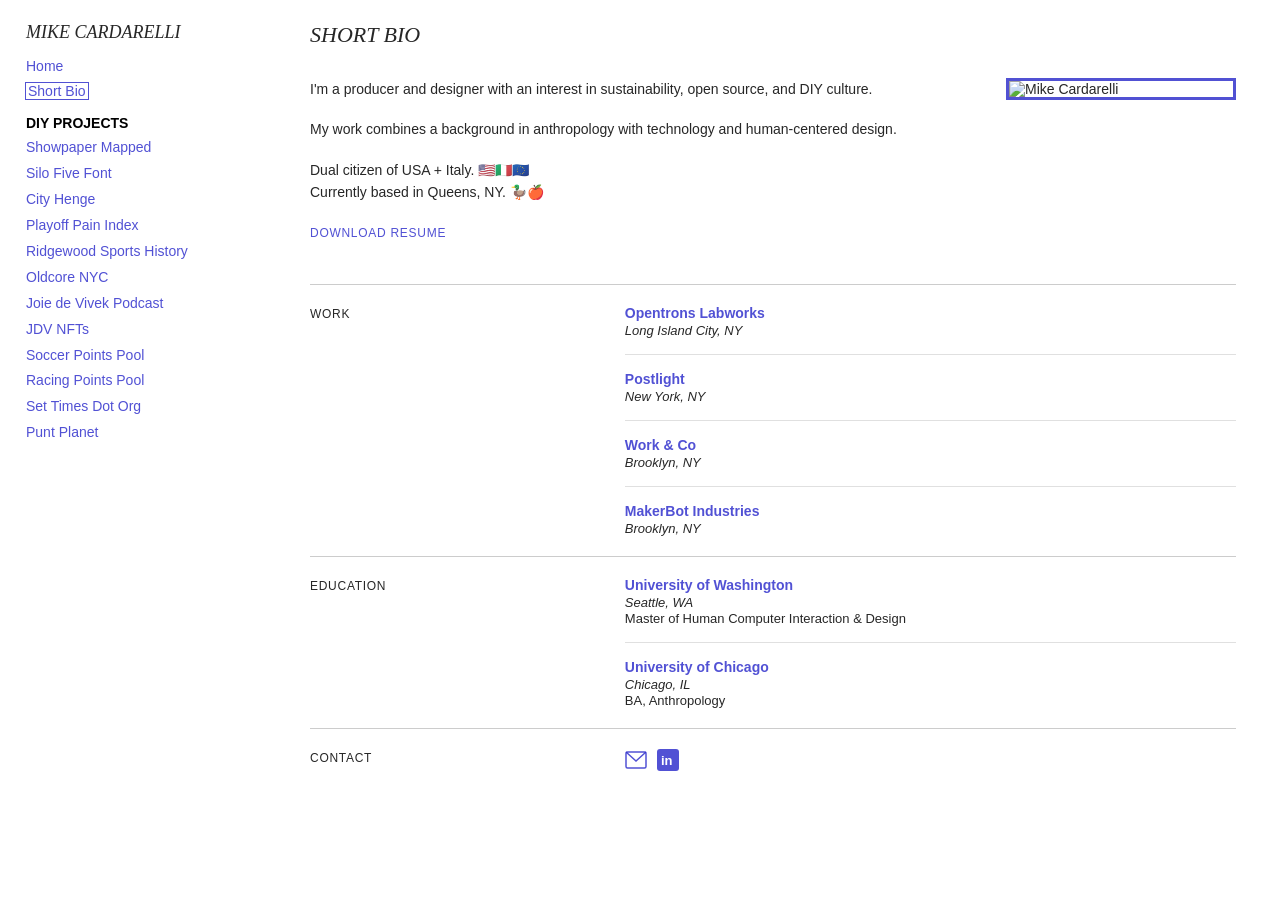
==== Short-Bio/index.html @ 576ab3fb "Add initial site build: homepage + Short Bio page - index.html with CMY drift effect on homepage ill" ====
<!DOCTYPE html>
<html lang="en">
<head>
  <meta charset="UTF-8">
  <meta name="viewport" content="width=device-width, initial-scale=1.0">
  <title>Short Bio — Mike Cardarelli</title>
  <link rel="stylesheet" href="../assets/css/style.css">
</head>
<body>

  <div class="layout">

    <nav class="nav">
      <h1 class="site-title">MIKE CARDARELLI</h1>
      <ul class="nav-links">
        <li><a href="../">Home</a></li>
        <li><a href="../Short-Bio/" class="active">Short Bio</a></li>
      </ul>
      <p class="nav-section">DIY PROJECTS</p>
      <ul class="nav-links">
        <li><a href="#">Showpaper Mapped</a></li>
        <li><a href="#">Silo Five Font</a></li>
        <li><a href="#">City Henge</a></li>
        <li><a href="#">Playoff Pain Index</a></li>
        <li><a href="#">Ridgewood Sports History</a></li>
        <li><a href="#">Oldcore NYC</a></li>
        <li><a href="#">Joie de Vivek Podcast</a></li>
        <li><a href="#">JDV NFTs</a></li>
        <li><a href="#">Soccer Points Pool</a></li>
        <li><a href="#">Racing Points Pool</a></li>
        <li><a href="#">Set Times Dot Org</a></li>
        <li><a href="#">Punt Planet</a></li>
      </ul>
    </nav>

    <main class="main-bio">

      <h2 class="bio-heading">SHORT BIO</h2>

      <div class="bio-top">
        <div class="bio-text">
          <p>I'm a producer and designer with an interest in sustainability, open source, and DIY culture.</p>
          <p>My work combines a background in anthropology with technology and human-centered design.</p>
          <p>
            Dual citizen of USA + Italy. 🇺🇸🇮🇹🇪🇺<br>
            Currently based in Queens, NY. 🦆🍎
          </p>
          <a href="#" class="bio-resume">Download Resume</a>
        </div>
        <img class="bio-photo" src="../assets/images/bio-photo.png" alt="Mike Cardarelli">
      </div>

      <table class="bio-table">
        <tbody>

          <tr>
            <td class="section-label">Work</td>
            <td class="bio-entries">
              <div class="bio-entry">
                <span class="entry-name"><a href="#">Opentrons Labworks</a></span>
                <span class="entry-location">Long Island City, NY</span>
              </div>
              <div class="bio-entry">
                <span class="entry-name"><a href="#">Postlight</a></span>
                <span class="entry-location">New York, NY</span>
              </div>
              <div class="bio-entry">
                <span class="entry-name"><a href="#">Work &amp; Co</a></span>
                <span class="entry-location">Brooklyn, NY</span>
              </div>
              <div class="bio-entry">
                <span class="entry-name"><a href="#">MakerBot Industries</a></span>
                <span class="entry-location">Brooklyn, NY</span>
              </div>
            </td>
          </tr>

          <tr>
            <td class="section-label">Education</td>
            <td class="bio-entries">
              <div class="bio-entry">
                <span class="entry-name"><a href="#">University of Washington</a></span>
                <span class="entry-location">Seattle, WA</span>
                <span class="entry-degree">Master of Human Computer Interaction &amp; Design</span>
              </div>
              <div class="bio-entry">
                <span class="entry-name"><a href="#">University of Chicago</a></span>
                <span class="entry-location">Chicago, IL</span>
                <span class="entry-degree">BA, Anthropology</span>
              </div>
            </td>
          </tr>

          <tr>
            <td class="section-label">Contact</td>
            <td class="bio-entries">
              <div class="contact-icons">
                <a href="mailto:" aria-label="Email">
                  <svg class="icon-email" viewBox="0 0 22 18" fill="none" xmlns="http://www.w3.org/2000/svg" aria-hidden="true">
                    <rect x="1" y="1" width="20" height="16" rx="1.5" stroke="currentColor" stroke-width="1.5"/>
                    <polyline points="1,1 11,10 21,1" stroke="currentColor" stroke-width="1.5" fill="none"/>
                  </svg>
                </a>
                <a href="https://www.linkedin.com/in/" target="_blank" rel="noopener" aria-label="LinkedIn">
                  <svg class="icon-linkedin" viewBox="0 0 22 22" xmlns="http://www.w3.org/2000/svg" aria-hidden="true">
                    <rect width="22" height="22" rx="3" fill="currentColor"/>
                    <text x="4" y="16" font-family="Arial, sans-serif" font-size="13" font-weight="bold" fill="white">in</text>
                  </svg>
                </a>
              </div>
            </td>
          </tr>

        </tbody>
      </table>

    </main>

  </div>

</body>
</html>
---- assets/css/style.css ----
/* =============================================================
   Reset & Base
   ============================================================= */
*, *::before, *::after { box-sizing: border-box; margin: 0; padding: 0; }

/* Font loading — add Adobe Fonts <link> tag to both HTML files, then these names resolve.
   Sans-serif: "neue-haas-grotesk-display" (Adobe Fonts)
   Serif:      "freight-text-pro"          (Adobe Fonts) */

:root {
  --font-sans:  "neue-haas-grotesk-display", -apple-system, BlinkMacSystemFont, 'Helvetica Neue', Arial, sans-serif;
  --font-serif: "freight-text-pro", Georgia, 'Times New Roman', serif;
  --color-black: rgba(0, 0, 0, 0.85);
  --color-blue:  rgba(51, 51, 204, 0.85);
}

html, body {
  height: 100%;
  font-family: var(--font-sans);
  font-size: 14px;
  background: #fff;
  color: var(--color-black);
}

a {
  color: var(--color-blue);
  text-decoration: none;
}
a:hover { text-decoration: underline; }

/* =============================================================
   Layout — two-column with independent scroll
   ============================================================= */
.layout {
  display: flex;
  height: 100vh;
  overflow: hidden;
}

/* =============================================================
   Nav
   ============================================================= */
.nav {
  width: 270px;
  flex-shrink: 0;
  padding: 22px 20px 30px 26px;
  overflow-y: auto;
  height: 100vh;
}

.site-title {
  font-family: var(--font-serif);
  font-style: italic;
  font-size: 18px;
  font-weight: normal;
  color: var(--color-black);
  margin-bottom: 10px;
  line-height: 1.2;
}

.nav-links {
  list-style: none;
  margin-bottom: 10px;
}

.nav-links li { line-height: 1.85; }

.nav-section {
  font-weight: bold;
  font-size: 14px;
  color: #000;
  margin-bottom: 4px;
  margin-top: 2px;
}

.nav-links a.active {
  outline: 1px solid var(--color-blue);
  padding: 0 2px;
}

/* =============================================================
   Homepage — image panel
   ============================================================= */
.main-home {
  flex: 1;
  height: 100vh;
  position: relative;
  display: flex;
  align-items: center;
  justify-content: center;
  overflow: hidden;
}

/* =============================================================
   CMY Effect
   ============================================================= */
.svg-filters {
  position: absolute;
  width: 0;
  height: 0;
  overflow: hidden;
  pointer-events: none;
}

.cmy-wrapper {
  position: relative;
  width: min(78vh, 90%);
  aspect-ratio: 1 / 1;
  cursor: crosshair;
}

.cmy-layer {
  position: absolute;
  inset: 0;
  width: 100%;
  height: 100%;
  object-fit: contain;
  mix-blend-mode: multiply;
  user-select: none;
  pointer-events: none;
}

.layer-cyan    { filter: url(#to-cyan); }
.layer-magenta { filter: url(#to-magenta); }
.layer-yellow  { filter: url(#to-yellow); }

/* =============================================================
   Bio page — scrollable content panel
   ============================================================= */
.main-bio {
  flex: 1;
  height: 100vh;
  overflow-y: auto;
  padding: 22px 44px 60px 40px;
}

.bio-heading {
  font-family: var(--font-serif);
  font-style: italic;
  font-size: 22px;
  font-weight: normal;
  margin-bottom: 30px;
}

/* Bio intro: text left, photo right */
.bio-top {
  display: flex;
  gap: 36px;
  align-items: flex-start;
  margin-bottom: 44px;
}

.bio-text {
  flex: 1;
  min-width: 0;
}

.bio-text p {
  line-height: 1.6;
  margin-bottom: 18px;
}

.bio-resume {
  display: inline-block;
  font-size: 12px;
  letter-spacing: 0.06em;
  text-transform: uppercase;
  color: var(--color-blue);
  margin-top: 4px;
}

.bio-photo {
  width: 230px;
  flex-shrink: 0;
  display: block;
  border: 3px solid var(--color-blue);
}

/* =============================================================
   Bio table — WORK / EDUCATION / CONTACT rows
   ============================================================= */
.bio-table {
  width: 100%;
  border-collapse: collapse;
}

.bio-table tr { border-top: 1px solid #ccc; }

.bio-table td {
  padding: 20px 0;
  vertical-align: top;
}

.bio-table .section-label {
  width: 34%;
  font-size: 12px;
  letter-spacing: 0.06em;
  text-transform: uppercase;
  color: var(--color-black);
  padding-right: 24px;
  padding-top: 22px;
}

.bio-entries { width: 66%; }

.bio-entry {
  padding-bottom: 16px;
  margin-bottom: 16px;
  border-bottom: 1px solid #e0e0e0;
}
.bio-entry:last-child {
  border-bottom: none;
  margin-bottom: 0;
  padding-bottom: 0;
}

.entry-name {
  display: block;
  font-weight: bold;
  color: var(--color-blue);
  margin-bottom: 2px;
}

.entry-name a {
  font-weight: bold;
  color: var(--color-blue);
}

.entry-location {
  display: block;
  font-style: italic;
  font-size: 13px;
}

.entry-degree {
  display: block;
  font-size: 13px;
  margin-top: 1px;
}

/* Contact icons */
.contact-icons {
  display: flex;
  gap: 10px;
  align-items: center;
}

.contact-icons a {
  display: inline-flex;
  align-items: center;
  justify-content: center;
  color: var(--color-blue);
}

.contact-icons a:hover { opacity: 0.75; text-decoration: none; }

.icon-email,
.icon-linkedin {
  width: 22px;
  height: 18px;
}

.icon-linkedin {
  width: 22px;
  height: 22px;
}

/* =============================================================
   Responsive
   ============================================================= */
@media (max-width: 768px) {
  html, body { height: auto; }

  .layout {
    flex-direction: column;
    height: auto;
    overflow: visible;
  }

  .nav {
    width: 100%;
    height: auto;
    overflow: visible;
    padding: 18px 20px;
    border-bottom: 1px solid #e8e8e8;
  }

  .main-home {
    height: auto;
    overflow: visible;
    padding: 24px 16px;
    min-height: 80vw;
  }

  .cmy-wrapper {
    width: min(90vw, 90%);
  }

  .main-bio {
    height: auto;
    overflow: visible;
    padding: 20px 18px 40px;
  }

  .bio-top {
    flex-direction: column;
  }

  .bio-photo {
    width: 100%;
    max-width: 280px;
  }

  .bio-table .section-label {
    width: 28%;
    padding-right: 12px;
  }
}
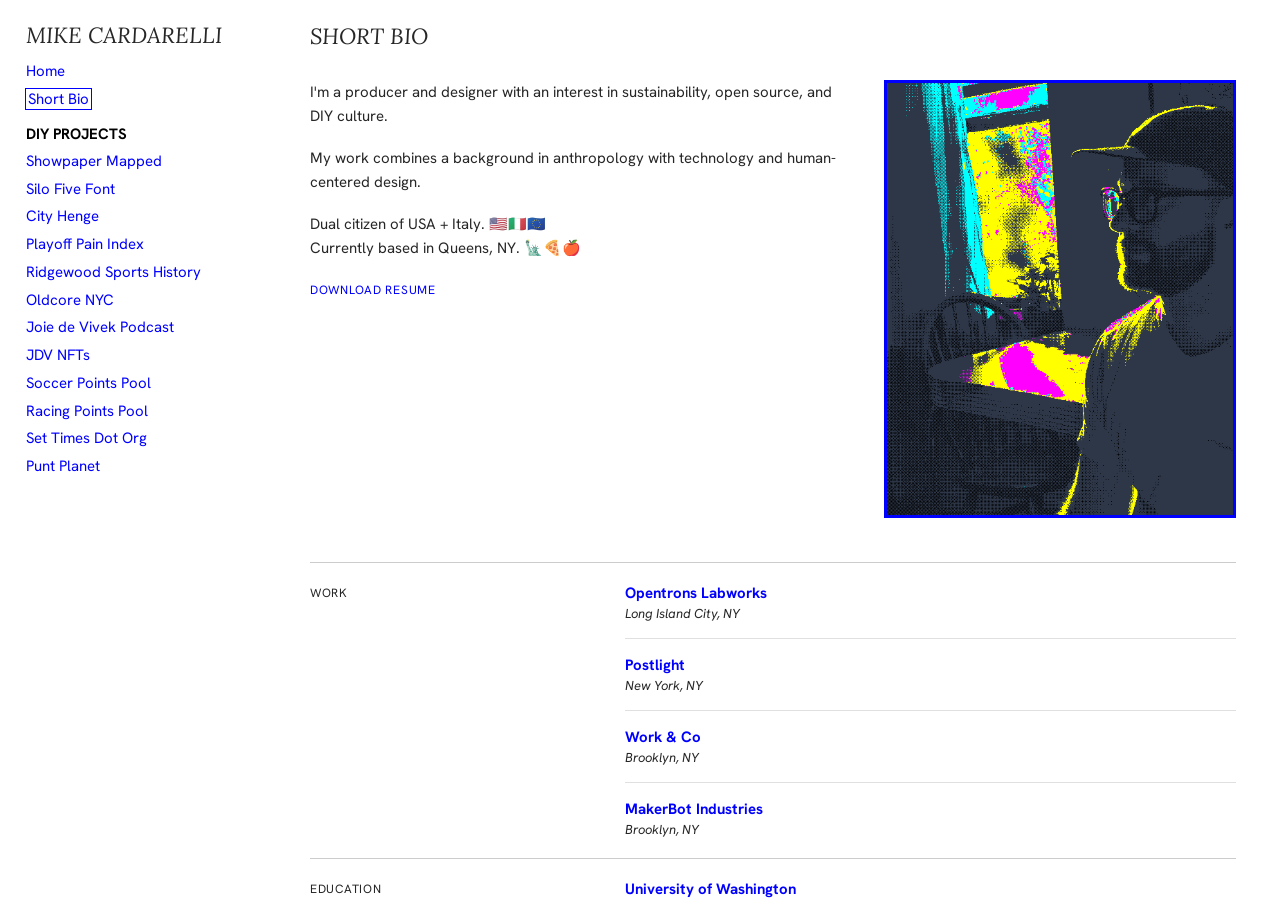
==== commit 3c269483: "Initial site" ====
--- a/Short-Bio/index.html
+++ b/Short-Bio/index.html
@@ -4,6 +4,9 @@
   <meta charset="UTF-8">
   <meta name="viewport" content="width=device-width, initial-scale=1.0">
   <title>Short Bio — Mike Cardarelli</title>
+  <link rel="preconnect" href="https://fonts.googleapis.com">
+  <link rel="preconnect" href="https://fonts.gstatic.com" crossorigin>
+  <link href="https://fonts.googleapis.com/css2?family=Hanken+Grotesk:wght@400;700&family=Lora:ital,wght@1,400&display=swap" rel="stylesheet">
   <link rel="stylesheet" href="../assets/css/style.css">
 </head>
 <body>
@@ -18,18 +21,18 @@
       </ul>
       <p class="nav-section">DIY PROJECTS</p>
       <ul class="nav-links">
-        <li><a href="#">Showpaper Mapped</a></li>
-        <li><a href="#">Silo Five Font</a></li>
-        <li><a href="#">City Henge</a></li>
-        <li><a href="#">Playoff Pain Index</a></li>
-        <li><a href="#">Ridgewood Sports History</a></li>
-        <li><a href="#">Oldcore NYC</a></li>
-        <li><a href="#">Joie de Vivek Podcast</a></li>
-        <li><a href="#">JDV NFTs</a></li>
-        <li><a href="#">Soccer Points Pool</a></li>
-        <li><a href="#">Racing Points Pool</a></li>
-        <li><a href="#">Set Times Dot Org</a></li>
-        <li><a href="#">Punt Planet</a></li>
+        <li><a href="https://mikecardarelli.github.io/showpaper-mapped/" target="_blank" rel="noopener">Showpaper Mapped</a></li>
+        <li><a href="https://mikecardarelli.github.io/silo-five-font/" target="_blank" rel="noopener">Silo Five Font</a></li>
+        <li><a href="https://mikecardarelli.github.io/city-henge/" target="_blank" rel="noopener">City Henge</a></li>
+        <li><a href="https://mikecardarelli.github.io/playoff-pain-index/" target="_blank" rel="noopener">Playoff Pain Index</a></li>
+        <li><a href="https://mikecardarelli.github.io/ridgewood-queens-sports-history/" target="_blank" rel="noopener">Ridgewood Sports History</a></li>
+        <li><a href="https://oldcore.nyc/" target="_blank" rel="noopener">Oldcore NYC</a></li>
+        <li><a href="https://joiedevivek.neocities.org/" target="_blank" rel="noopener">Joie de Vivek Podcast</a></li>
+        <li><a href="https://objkt.com/collections/KT1Ax4tbMp3CQshZi4TuvFRHLHxa1Sot53MJ" target="_blank" rel="noopener">JDV NFTs</a></li>
+        <li><a href="https://pointspool.soccer/" target="_blank" rel="noopener">Soccer Points Pool</a></li>
+        <li><a href="https://mikecardarelli.github.io/racing-points-pool/" target="_blank" rel="noopener">Racing Points Pool</a></li>
+        <li><a href="https://settimes.org/" target="_blank" rel="noopener">Set Times Dot Org</a></li>
+        <li><a href="https://puntplanet.tumblr.com/" target="_blank" rel="noopener">Punt Planet</a></li>
       </ul>
     </nav>
 
@@ -43,9 +46,9 @@
           <p>My work combines a background in anthropology with technology and human-centered design.</p>
           <p>
             Dual citizen of USA + Italy. 🇺🇸🇮🇹🇪🇺<br>
-            Currently based in Queens, NY. 🦆🍎
+            Currently based in Queens, NY. 🗽🍕🍎
           </p>
-          <a href="#" class="bio-resume">Download Resume</a>
+          <a href="../Mike_Cardarelli_resume_2026.pdf" class="bio-resume" target="_blank" rel="noopener">Download Resume</a>
         </div>
         <img class="bio-photo" src="../assets/images/bio-photo.png" alt="Mike Cardarelli">
       </div>
@@ -57,19 +60,19 @@
             <td class="section-label">Work</td>
             <td class="bio-entries">
               <div class="bio-entry">
-                <span class="entry-name"><a href="#">Opentrons Labworks</a></span>
+                <span class="entry-name"><a href="https://opentrons.com/" target="_blank" rel="noopener">Opentrons Labworks</a></span>
                 <span class="entry-location">Long Island City, NY</span>
               </div>
               <div class="bio-entry">
-                <span class="entry-name"><a href="#">Postlight</a></span>
+                <span class="entry-name"><a href="https://us.nttdata.com/en/news/press-release/2022/june/ntt-data-successfully-closes-acquisition-of-postlight" target="_blank" rel="noopener">Postlight</a></span>
                 <span class="entry-location">New York, NY</span>
               </div>
               <div class="bio-entry">
-                <span class="entry-name"><a href="#">Work &amp; Co</a></span>
+                <span class="entry-name"><a href="https://work.co/" target="_blank" rel="noopener">Work &amp; Co</a></span>
                 <span class="entry-location">Brooklyn, NY</span>
               </div>
               <div class="bio-entry">
-                <span class="entry-name"><a href="#">MakerBot Industries</a></span>
+                <span class="entry-name"><a href="https://www.makerbot.com/" target="_blank" rel="noopener">MakerBot Industries</a></span>
                 <span class="entry-location">Brooklyn, NY</span>
               </div>
             </td>
@@ -79,12 +82,12 @@
             <td class="section-label">Education</td>
             <td class="bio-entries">
               <div class="bio-entry">
-                <span class="entry-name"><a href="#">University of Washington</a></span>
+                <span class="entry-name"><a href="https://mhcid.washington.edu/" target="_blank" rel="noopener">University of Washington</a></span>
                 <span class="entry-location">Seattle, WA</span>
                 <span class="entry-degree">Master of Human Computer Interaction &amp; Design</span>
               </div>
               <div class="bio-entry">
-                <span class="entry-name"><a href="#">University of Chicago</a></span>
+                <span class="entry-name"><a href="https://college.uchicago.edu/" target="_blank" rel="noopener">University of Chicago</a></span>
                 <span class="entry-location">Chicago, IL</span>
                 <span class="entry-degree">BA, Anthropology</span>
               </div>
@@ -95,16 +98,21 @@
             <td class="section-label">Contact</td>
             <td class="bio-entries">
               <div class="contact-icons">
-                <a href="mailto:" aria-label="Email">
+                <a href="mailto:michael.d.cardarelli@gmail.com" aria-label="Email">
                   <svg class="icon-email" viewBox="0 0 22 18" fill="none" xmlns="http://www.w3.org/2000/svg" aria-hidden="true">
                     <rect x="1" y="1" width="20" height="16" rx="1.5" stroke="currentColor" stroke-width="1.5"/>
                     <polyline points="1,1 11,10 21,1" stroke="currentColor" stroke-width="1.5" fill="none"/>
                   </svg>
                 </a>
-                <a href="https://www.linkedin.com/in/" target="_blank" rel="noopener" aria-label="LinkedIn">
+                <a href="https://www.linkedin.com/in/mcardarelli" target="_blank" rel="noopener" aria-label="LinkedIn">
                   <svg class="icon-linkedin" viewBox="0 0 22 22" xmlns="http://www.w3.org/2000/svg" aria-hidden="true">
                     <rect width="22" height="22" rx="3" fill="currentColor"/>
                     <text x="4" y="16" font-family="Arial, sans-serif" font-size="13" font-weight="bold" fill="white">in</text>
+                  </svg>
+                </a>
+                <a href="https://github.com/mikecardarelli" target="_blank" rel="noopener" aria-label="GitHub">
+                  <svg class="icon-github" viewBox="0 0 24 24" xmlns="http://www.w3.org/2000/svg" aria-hidden="true">
+                    <path fill="currentColor" d="M12 .297c-6.63 0-12 5.373-12 12 0 5.303 3.438 9.8 8.205 11.385.6.113.82-.258.82-.577 0-.285-.01-1.04-.015-2.04-3.338.724-4.042-1.61-4.042-1.61C4.422 18.07 3.633 17.7 3.633 17.7c-1.087-.744.084-.729.084-.729 1.205.084 1.838 1.236 1.838 1.236 1.07 1.835 2.809 1.305 3.495.998.108-.776.417-1.305.76-1.605-2.665-.3-5.466-1.332-5.466-5.93 0-1.31.465-2.38 1.235-3.22-.135-.303-.54-1.523.105-3.176 0 0 1.005-.322 3.3 1.23.96-.267 1.98-.399 3-.405 1.02.006 2.04.138 3 .405 2.28-1.552 3.285-1.23 3.285-1.23.645 1.653.24 2.873.12 3.176.765.84 1.23 1.91 1.23 3.22 0 4.61-2.805 5.625-5.475 5.92.42.36.81 1.096.81 2.22 0 1.606-.015 2.896-.015 3.286 0 .315.21.69.825.57C20.565 22.092 24 17.592 24 12.297c0-6.627-5.373-12-12-12"/>
                   </svg>
                 </a>
               </div>
--- a/assets/css/style.css
+++ b/assets/css/style.css
@@ -3,21 +3,17 @@
    ============================================================= */
 *, *::before, *::after { box-sizing: border-box; margin: 0; padding: 0; }
 
-/* Font loading — add Adobe Fonts <link> tag to both HTML files, then these names resolve.
-   Sans-serif: "neue-haas-grotesk-display" (Adobe Fonts)
-   Serif:      "freight-text-pro"          (Adobe Fonts) */
-
 :root {
-  --font-sans:  "neue-haas-grotesk-display", -apple-system, BlinkMacSystemFont, 'Helvetica Neue', Arial, sans-serif;
-  --font-serif: "freight-text-pro", Georgia, 'Times New Roman', serif;
+  --font-sans:  "Hanken Grotesk", -apple-system, BlinkMacSystemFont, 'Helvetica Neue', Arial, sans-serif;
+  --font-serif: "Lora", Georgia, 'Times New Roman', serif;
   --color-black: rgba(0, 0, 0, 0.85);
-  --color-blue:  rgba(51, 51, 204, 0.85);
+  --color-blue:  rgb(0, 0, 255);
 }
 
 html, body {
   height: 100%;
   font-family: var(--font-sans);
-  font-size: 14px;
+  font-size: 15px;
   background: #fff;
   color: var(--color-black);
 }
@@ -51,7 +47,7 @@
 .site-title {
   font-family: var(--font-serif);
   font-style: italic;
-  font-size: 18px;
+  font-size: 22px;
   font-weight: normal;
   color: var(--color-black);
   margin-bottom: 10px;
@@ -67,7 +63,8 @@
 
 .nav-section {
   font-weight: bold;
-  font-size: 14px;
+  font-style: normal;
+  font-size: 15px;
   color: #000;
   margin-bottom: 4px;
   margin-top: 2px;
@@ -106,6 +103,7 @@
   position: relative;
   width: min(78vh, 90%);
   aspect-ratio: 1 / 1;
+  overflow: hidden;
   cursor: crosshair;
 }
 
@@ -170,7 +168,7 @@
 }
 
 .bio-photo {
-  width: 230px;
+  width: clamp(260px, 38%, 420px);
   flex-shrink: 0;
   display: block;
   border: 3px solid var(--color-blue);
@@ -260,7 +258,8 @@
   height: 18px;
 }
 
-.icon-linkedin {
+.icon-linkedin,
+.icon-github {
   width: 22px;
   height: 22px;
 }
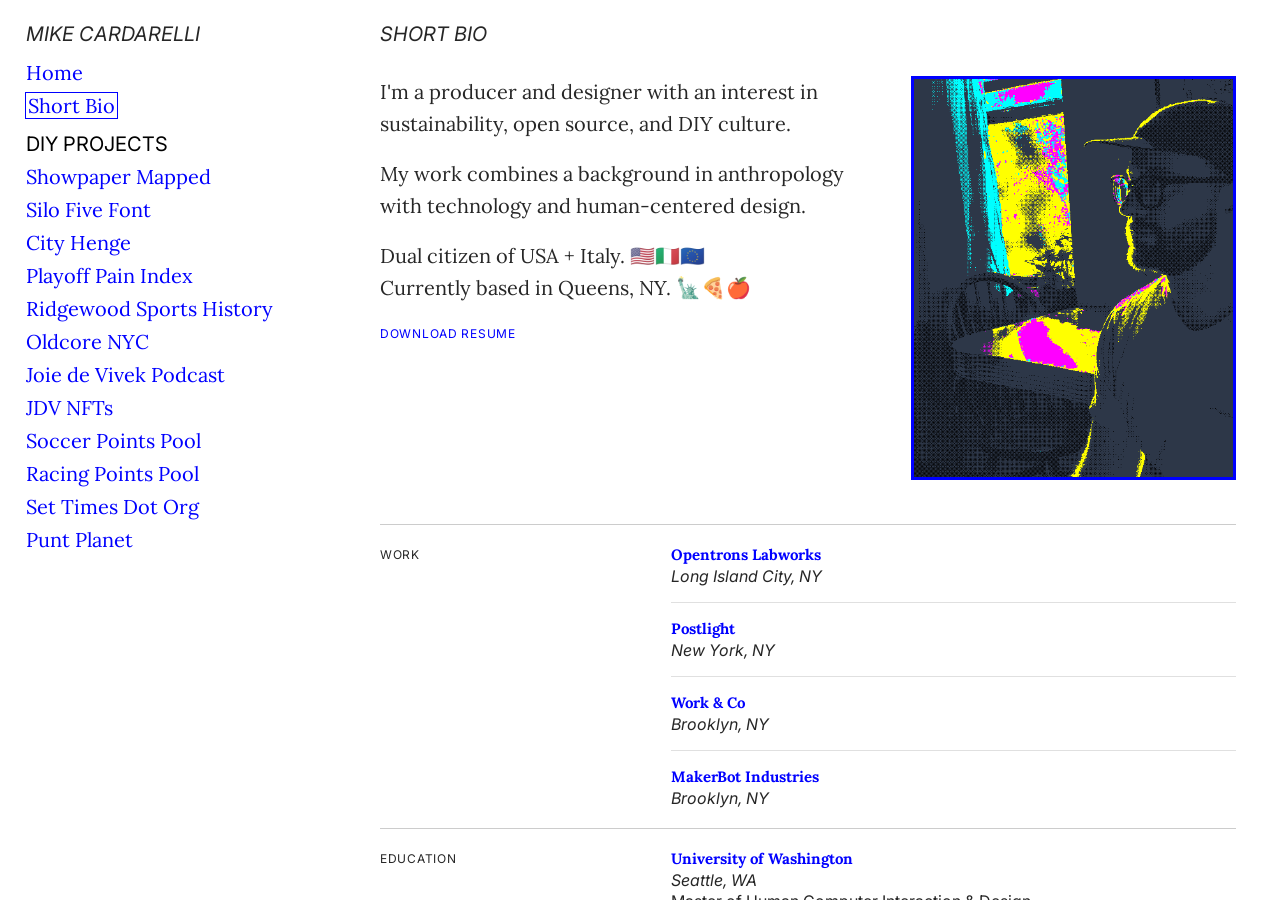
==== commit cdba4e72: "Updating font sizes" ====
--- a/Short-Bio/index.html
+++ b/Short-Bio/index.html
@@ -6,7 +6,7 @@
   <title>Short Bio — Mike Cardarelli</title>
   <link rel="preconnect" href="https://fonts.googleapis.com">
   <link rel="preconnect" href="https://fonts.gstatic.com" crossorigin>
-  <link href="https://fonts.googleapis.com/css2?family=Hanken+Grotesk:wght@400;700&family=Lora:ital,wght@1,400&display=swap" rel="stylesheet">
+  <link href="https://fonts.googleapis.com/css2?family=Inter:ital,wght@0,400;0,700;1,400&family=Lora:ital,wght@0,400;1,400&display=swap" rel="stylesheet">
   <link rel="stylesheet" href="../assets/css/style.css">
 </head>
 <body>
--- a/assets/css/style.css
+++ b/assets/css/style.css
@@ -4,7 +4,7 @@
 *, *::before, *::after { box-sizing: border-box; margin: 0; padding: 0; }
 
 :root {
-  --font-sans:  "Hanken Grotesk", -apple-system, BlinkMacSystemFont, 'Helvetica Neue', Arial, sans-serif;
+  --font-sans:  "Inter", -apple-system, BlinkMacSystemFont, 'Helvetica Neue', Arial, sans-serif;
   --font-serif: "Lora", Georgia, 'Times New Roman', serif;
   --color-black: rgba(0, 0, 0, 0.85);
   --color-blue:  rgb(0, 0, 255);
@@ -37,7 +37,7 @@
    Nav
    ============================================================= */
 .nav {
-  width: 270px;
+  width: 340px;
   flex-shrink: 0;
   padding: 22px 20px 30px 26px;
   overflow-y: auto;
@@ -45,9 +45,9 @@
 }
 
 .site-title {
-  font-family: var(--font-serif);
+  font-family: var(--font-sans);
   font-style: italic;
-  font-size: 22px;
+  font-size: 20px;
   font-weight: normal;
   color: var(--color-black);
   margin-bottom: 10px;
@@ -57,14 +57,17 @@
 .nav-links {
   list-style: none;
   margin-bottom: 10px;
-}
-
-.nav-links li { line-height: 1.85; }
+  font-family: var(--font-serif);
+  font-size: 20px;
+}
+
+.nav-links li { line-height: 1.65; }
 
 .nav-section {
-  font-weight: bold;
+  font-family: var(--font-sans);
+  font-weight: normal;
   font-style: normal;
-  font-size: 15px;
+  font-size: 20px;
   color: #000;
   margin-bottom: 4px;
   margin-top: 2px;
@@ -133,9 +136,9 @@
 }
 
 .bio-heading {
-  font-family: var(--font-serif);
+  font-family: var(--font-sans);
   font-style: italic;
-  font-size: 22px;
+  font-size: 20px;
   font-weight: normal;
   margin-bottom: 30px;
 }
@@ -154,12 +157,15 @@
 }
 
 .bio-text p {
+  font-family: var(--font-serif);
+  font-size: 20px;
   line-height: 1.6;
   margin-bottom: 18px;
 }
 
 .bio-resume {
   display: inline-block;
+  font-family: var(--font-sans);
   font-size: 12px;
   letter-spacing: 0.06em;
   text-transform: uppercase;
@@ -214,12 +220,14 @@
 
 .entry-name {
   display: block;
+  font-family: var(--font-serif);
   font-weight: bold;
   color: var(--color-blue);
   margin-bottom: 2px;
 }
 
 .entry-name a {
+  font-family: var(--font-serif);
   font-weight: bold;
   color: var(--color-blue);
 }
@@ -227,12 +235,12 @@
 .entry-location {
   display: block;
   font-style: italic;
-  font-size: 13px;
+  font-size: 16px;
 }
 
 .entry-degree {
   display: block;
-  font-size: 13px;
+  font-size: 16px;
   margin-top: 1px;
 }
 
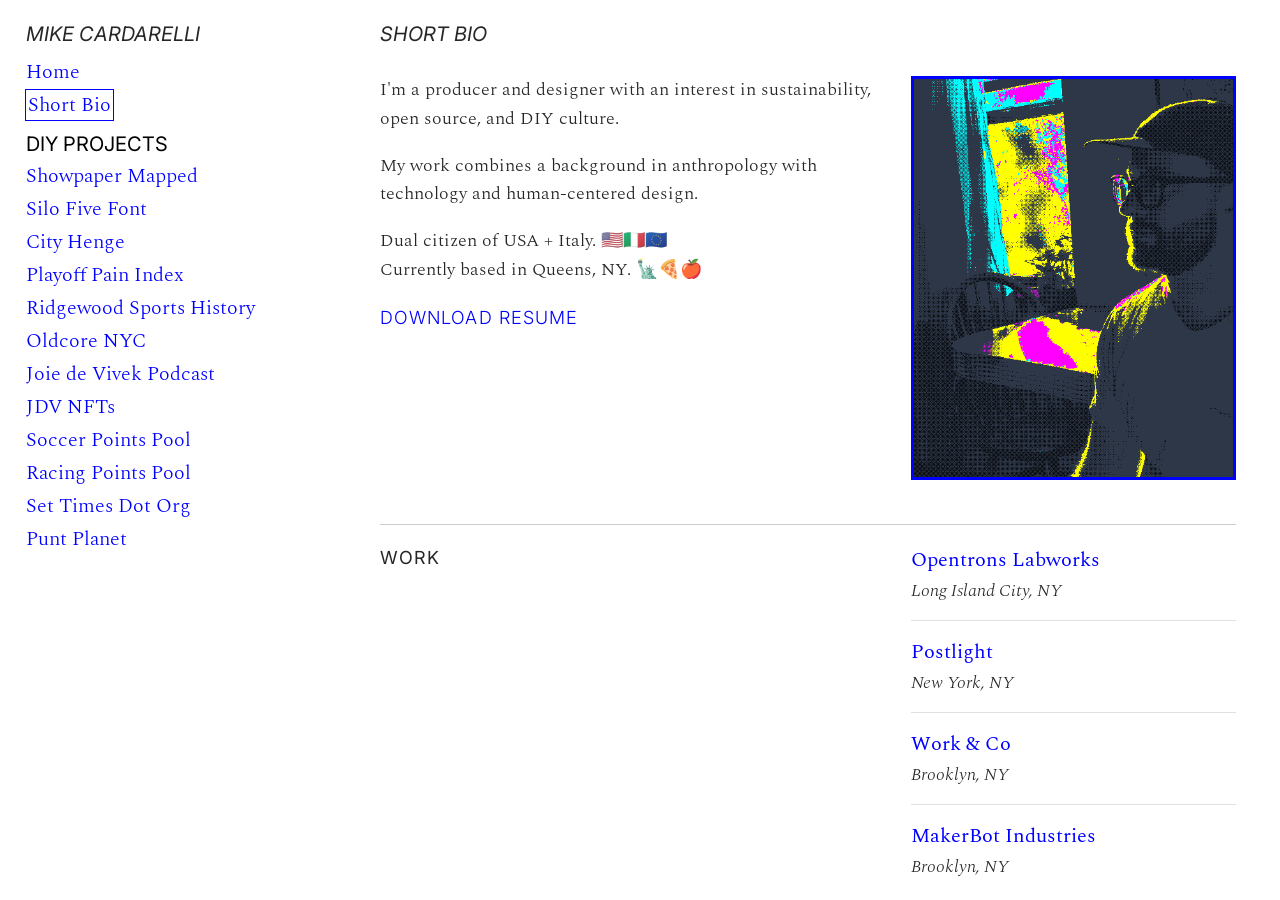
==== commit a94d6f0b: "Polish homepage CMY effect and Short Bio typography - CMY effect: static magenta base layer, cyan+ye" ====
--- a/Short-Bio/index.html
+++ b/Short-Bio/index.html
@@ -6,7 +6,7 @@
   <title>Short Bio — Mike Cardarelli</title>
   <link rel="preconnect" href="https://fonts.googleapis.com">
   <link rel="preconnect" href="https://fonts.gstatic.com" crossorigin>
-  <link href="https://fonts.googleapis.com/css2?family=Inter:ital,wght@0,400;0,700;1,400&family=Lora:ital,wght@0,400;1,400&display=swap" rel="stylesheet">
+  <link href="https://fonts.googleapis.com/css2?family=Inter:ital,wght@0,300;0,400;0,700;1,300;1,400&family=Spectral:ital,wght@0,300;0,400;0,700;1,300;1,400;1,700&display=swap" rel="stylesheet">
   <link rel="stylesheet" href="../assets/css/style.css">
 </head>
 <body>
@@ -53,74 +53,72 @@
         <img class="bio-photo" src="../assets/images/bio-photo.png" alt="Mike Cardarelli">
       </div>
 
-      <table class="bio-table">
-        <tbody>
+      <div class="bio-table">
 
-          <tr>
-            <td class="section-label">Work</td>
-            <td class="bio-entries">
-              <div class="bio-entry">
-                <span class="entry-name"><a href="https://opentrons.com/" target="_blank" rel="noopener">Opentrons Labworks</a></span>
-                <span class="entry-location">Long Island City, NY</span>
-              </div>
-              <div class="bio-entry">
-                <span class="entry-name"><a href="https://us.nttdata.com/en/news/press-release/2022/june/ntt-data-successfully-closes-acquisition-of-postlight" target="_blank" rel="noopener">Postlight</a></span>
-                <span class="entry-location">New York, NY</span>
-              </div>
-              <div class="bio-entry">
-                <span class="entry-name"><a href="https://work.co/" target="_blank" rel="noopener">Work &amp; Co</a></span>
-                <span class="entry-location">Brooklyn, NY</span>
-              </div>
-              <div class="bio-entry">
-                <span class="entry-name"><a href="https://www.makerbot.com/" target="_blank" rel="noopener">MakerBot Industries</a></span>
-                <span class="entry-location">Brooklyn, NY</span>
-              </div>
-            </td>
-          </tr>
+        <div class="bio-row">
+          <div class="section-label">Work</div>
+          <div class="bio-entries">
+            <div class="bio-entry">
+              <span class="entry-name"><a href="https://opentrons.com/" target="_blank" rel="noopener">Opentrons Labworks</a></span>
+              <span class="entry-location">Long Island City, NY</span>
+            </div>
+            <div class="bio-entry">
+              <span class="entry-name"><a href="https://us.nttdata.com/en/news/press-release/2022/june/ntt-data-successfully-closes-acquisition-of-postlight" target="_blank" rel="noopener">Postlight</a></span>
+              <span class="entry-location">New York, NY</span>
+            </div>
+            <div class="bio-entry">
+              <span class="entry-name"><a href="https://work.co/" target="_blank" rel="noopener">Work &amp; Co</a></span>
+              <span class="entry-location">Brooklyn, NY</span>
+            </div>
+            <div class="bio-entry">
+              <span class="entry-name"><a href="https://www.makerbot.com/" target="_blank" rel="noopener">MakerBot Industries</a></span>
+              <span class="entry-location">Brooklyn, NY</span>
+            </div>
+          </div>
+        </div>
 
-          <tr>
-            <td class="section-label">Education</td>
-            <td class="bio-entries">
-              <div class="bio-entry">
-                <span class="entry-name"><a href="https://mhcid.washington.edu/" target="_blank" rel="noopener">University of Washington</a></span>
-                <span class="entry-location">Seattle, WA</span>
-                <span class="entry-degree">Master of Human Computer Interaction &amp; Design</span>
-              </div>
-              <div class="bio-entry">
-                <span class="entry-name"><a href="https://college.uchicago.edu/" target="_blank" rel="noopener">University of Chicago</a></span>
-                <span class="entry-location">Chicago, IL</span>
-                <span class="entry-degree">BA, Anthropology</span>
-              </div>
-            </td>
-          </tr>
+        <div class="bio-row">
+          <div class="section-label">Education</div>
+          <div class="bio-entries">
+            <div class="bio-entry">
+              <span class="entry-name"><a href="https://mhcid.washington.edu/" target="_blank" rel="noopener">University of Washington</a></span>
+              <span class="entry-location">Seattle, WA</span>
+              <span class="entry-degree">Master of Human Computer Interaction &amp; Design</span>
+            </div>
+            <div class="bio-entry">
+              <span class="entry-name"><a href="https://college.uchicago.edu/" target="_blank" rel="noopener">University of Chicago</a></span>
+              <span class="entry-location">Chicago, IL</span>
+              <span class="entry-degree">BA, Anthropology</span>
+            </div>
+          </div>
+        </div>
 
-          <tr>
-            <td class="section-label">Contact</td>
-            <td class="bio-entries">
-              <div class="contact-icons">
-                <a href="mailto:michael.d.cardarelli@gmail.com" aria-label="Email">
-                  <svg class="icon-email" viewBox="0 0 22 18" fill="none" xmlns="http://www.w3.org/2000/svg" aria-hidden="true">
-                    <rect x="1" y="1" width="20" height="16" rx="1.5" stroke="currentColor" stroke-width="1.5"/>
-                    <polyline points="1,1 11,10 21,1" stroke="currentColor" stroke-width="1.5" fill="none"/>
-                  </svg>
-                </a>
-                <a href="https://www.linkedin.com/in/mcardarelli" target="_blank" rel="noopener" aria-label="LinkedIn">
-                  <svg class="icon-linkedin" viewBox="0 0 22 22" xmlns="http://www.w3.org/2000/svg" aria-hidden="true">
-                    <rect width="22" height="22" rx="3" fill="currentColor"/>
-                    <text x="4" y="16" font-family="Arial, sans-serif" font-size="13" font-weight="bold" fill="white">in</text>
-                  </svg>
-                </a>
-                <a href="https://github.com/mikecardarelli" target="_blank" rel="noopener" aria-label="GitHub">
-                  <svg class="icon-github" viewBox="0 0 24 24" xmlns="http://www.w3.org/2000/svg" aria-hidden="true">
-                    <path fill="currentColor" d="M12 .297c-6.63 0-12 5.373-12 12 0 5.303 3.438 9.8 8.205 11.385.6.113.82-.258.82-.577 0-.285-.01-1.04-.015-2.04-3.338.724-4.042-1.61-4.042-1.61C4.422 18.07 3.633 17.7 3.633 17.7c-1.087-.744.084-.729.084-.729 1.205.084 1.838 1.236 1.838 1.236 1.07 1.835 2.809 1.305 3.495.998.108-.776.417-1.305.76-1.605-2.665-.3-5.466-1.332-5.466-5.93 0-1.31.465-2.38 1.235-3.22-.135-.303-.54-1.523.105-3.176 0 0 1.005-.322 3.3 1.23.96-.267 1.98-.399 3-.405 1.02.006 2.04.138 3 .405 2.28-1.552 3.285-1.23 3.285-1.23.645 1.653.24 2.873.12 3.176.765.84 1.23 1.91 1.23 3.22 0 4.61-2.805 5.625-5.475 5.92.42.36.81 1.096.81 2.22 0 1.606-.015 2.896-.015 3.286 0 .315.21.69.825.57C20.565 22.092 24 17.592 24 12.297c0-6.627-5.373-12-12-12"/>
-                  </svg>
-                </a>
-              </div>
-            </td>
-          </tr>
+        <div class="bio-row">
+          <div class="section-label">Contact</div>
+          <div class="bio-entries">
+            <div class="contact-icons">
+              <a href="mailto:michael.d.cardarelli@gmail.com" aria-label="Email">
+                <svg class="icon-email" viewBox="0 0 22 18" fill="none" xmlns="http://www.w3.org/2000/svg" aria-hidden="true">
+                  <rect x="1" y="1" width="20" height="16" rx="1.5" stroke="currentColor" stroke-width="1.5"/>
+                  <polyline points="1,1 11,10 21,1" stroke="currentColor" stroke-width="1.5" fill="none"/>
+                </svg>
+              </a>
+              <a href="https://www.linkedin.com/in/mcardarelli" target="_blank" rel="noopener" aria-label="LinkedIn">
+                <svg class="icon-linkedin" viewBox="0 0 22 22" xmlns="http://www.w3.org/2000/svg" aria-hidden="true">
+                  <rect width="22" height="22" rx="3" fill="currentColor"/>
+                  <text x="4" y="16" font-family="Arial, sans-serif" font-size="13" font-weight="bold" fill="white">in</text>
+                </svg>
+              </a>
+              <a href="https://github.com/mikecardarelli" target="_blank" rel="noopener" aria-label="GitHub">
+                <svg class="icon-github" viewBox="0 0 24 24" xmlns="http://www.w3.org/2000/svg" aria-hidden="true">
+                  <path fill="currentColor" d="M12 .297c-6.63 0-12 5.373-12 12 0 5.303 3.438 9.8 8.205 11.385.6.113.82-.258.82-.577 0-.285-.01-1.04-.015-2.04-3.338.724-4.042-1.61-4.042-1.61C4.422 18.07 3.633 17.7 3.633 17.7c-1.087-.744.084-.729.084-.729 1.205.084 1.838 1.236 1.838 1.236 1.07 1.835 2.809 1.305 3.495.998.108-.776.417-1.305.76-1.605-2.665-.3-5.466-1.332-5.466-5.93 0-1.31.465-2.38 1.235-3.22-.135-.303-.54-1.523.105-3.176 0 0 1.005-.322 3.3 1.23.96-.267 1.98-.399 3-.405 1.02.006 2.04.138 3 .405 2.28-1.552 3.285-1.23 3.285-1.23.645 1.653.24 2.873.12 3.176.765.84 1.23 1.91 1.23 3.22 0 4.61-2.805 5.625-5.475 5.92.42.36.81 1.096.81 2.22 0 1.606-.015 2.896-.015 3.286 0 .315.21.69.825.57C20.565 22.092 24 17.592 24 12.297c0-6.627-5.373-12-12-12"/>
+                </svg>
+              </a>
+            </div>
+          </div>
+        </div>
 
-        </tbody>
-      </table>
+      </div>
 
     </main>
 
--- a/assets/css/style.css
+++ b/assets/css/style.css
@@ -5,7 +5,7 @@
 
 :root {
   --font-sans:  "Inter", -apple-system, BlinkMacSystemFont, 'Helvetica Neue', Arial, sans-serif;
-  --font-serif: "Lora", Georgia, 'Times New Roman', serif;
+  --font-serif: "Spectral", Georgia, 'Times New Roman', serif;
   --color-black: rgba(0, 0, 0, 0.85);
   --color-blue:  rgb(0, 0, 255);
 }
@@ -58,6 +58,7 @@
   list-style: none;
   margin-bottom: 10px;
   font-family: var(--font-serif);
+  font-weight: 300;
   font-size: 20px;
 }
 
@@ -85,9 +86,6 @@
   flex: 1;
   height: 100vh;
   position: relative;
-  display: flex;
-  align-items: center;
-  justify-content: center;
   overflow: hidden;
 }
 
@@ -103,11 +101,21 @@
 }
 
 .cmy-wrapper {
-  position: relative;
-  width: min(78vh, 90%);
-  aspect-ratio: 1 / 1;
-  overflow: hidden;
+  position: absolute;
+  inset: 0;
+  overflow: visible;
   cursor: crosshair;
+}
+
+.cmy-base {
+  position: absolute;
+  inset: 0;
+  width: 100%;
+  height: 100%;
+  object-fit: contain;
+  transform: scale(1.4);
+  user-select: none;
+  pointer-events: none;
 }
 
 .cmy-layer {
@@ -117,6 +125,7 @@
   height: 100%;
   object-fit: contain;
   mix-blend-mode: multiply;
+  opacity: 0.6;
   user-select: none;
   pointer-events: none;
 }
@@ -158,7 +167,8 @@
 
 .bio-text p {
   font-family: var(--font-serif);
-  font-size: 20px;
+  font-weight: 300;
+  font-size: 18px;
   line-height: 1.6;
   margin-bottom: 18px;
 }
@@ -166,7 +176,8 @@
 .bio-resume {
   display: inline-block;
   font-family: var(--font-sans);
-  font-size: 12px;
+  font-weight: 300;
+  font-size: 18px;
   letter-spacing: 0.06em;
   text-transform: uppercase;
   color: var(--color-blue);
@@ -185,27 +196,29 @@
    ============================================================= */
 .bio-table {
   width: 100%;
-  border-collapse: collapse;
-}
-
-.bio-table tr { border-top: 1px solid #ccc; }
-
-.bio-table td {
+}
+
+.bio-row {
+  display: flex;
+  gap: 36px;
+  align-items: flex-start;
+  border-top: 1px solid #ccc;
   padding: 20px 0;
-  vertical-align: top;
 }
 
 .bio-table .section-label {
-  width: 34%;
-  font-size: 12px;
+  flex: 1;
+  font-size: 18px;
   letter-spacing: 0.06em;
   text-transform: uppercase;
   color: var(--color-black);
-  padding-right: 24px;
-  padding-top: 22px;
-}
-
-.bio-entries { width: 66%; }
+  padding-top: 2px;
+}
+
+.bio-entries {
+  width: clamp(260px, 38%, 420px);
+  flex-shrink: 0;
+}
 
 .bio-entry {
   padding-bottom: 16px;
@@ -221,26 +234,32 @@
 .entry-name {
   display: block;
   font-family: var(--font-serif);
-  font-weight: bold;
+  font-weight: 700;
+  font-size: 18px;
   color: var(--color-blue);
   margin-bottom: 2px;
 }
 
 .entry-name a {
   font-family: var(--font-serif);
-  font-weight: bold;
+  font-weight: 400;
+  font-size: 20px;
   color: var(--color-blue);
 }
 
 .entry-location {
   display: block;
+  font-family: var(--font-serif);
+  font-weight: 300;
   font-style: italic;
-  font-size: 16px;
+  font-size: 18px;
 }
 
 .entry-degree {
   display: block;
-  font-size: 16px;
+  font-family: var(--font-serif);
+  font-weight: 300;
+  font-size: 18px;
   margin-top: 1px;
 }
 
@@ -294,13 +313,14 @@
 
   .main-home {
     height: auto;
-    overflow: visible;
-    padding: 24px 16px;
     min-height: 80vw;
+    overflow: hidden;
   }
 
   .cmy-wrapper {
-    width: min(90vw, 90%);
+    position: relative;
+    width: 100%;
+    height: 80vw;
   }
 
   .main-bio {
@@ -318,8 +338,10 @@
     max-width: 280px;
   }
 
-  .bio-table .section-label {
-    width: 28%;
-    padding-right: 12px;
-  }
-}
+  .bio-row { gap: 16px; }
+
+  .bio-entries {
+    width: auto;
+    flex: 1;
+  }
+}
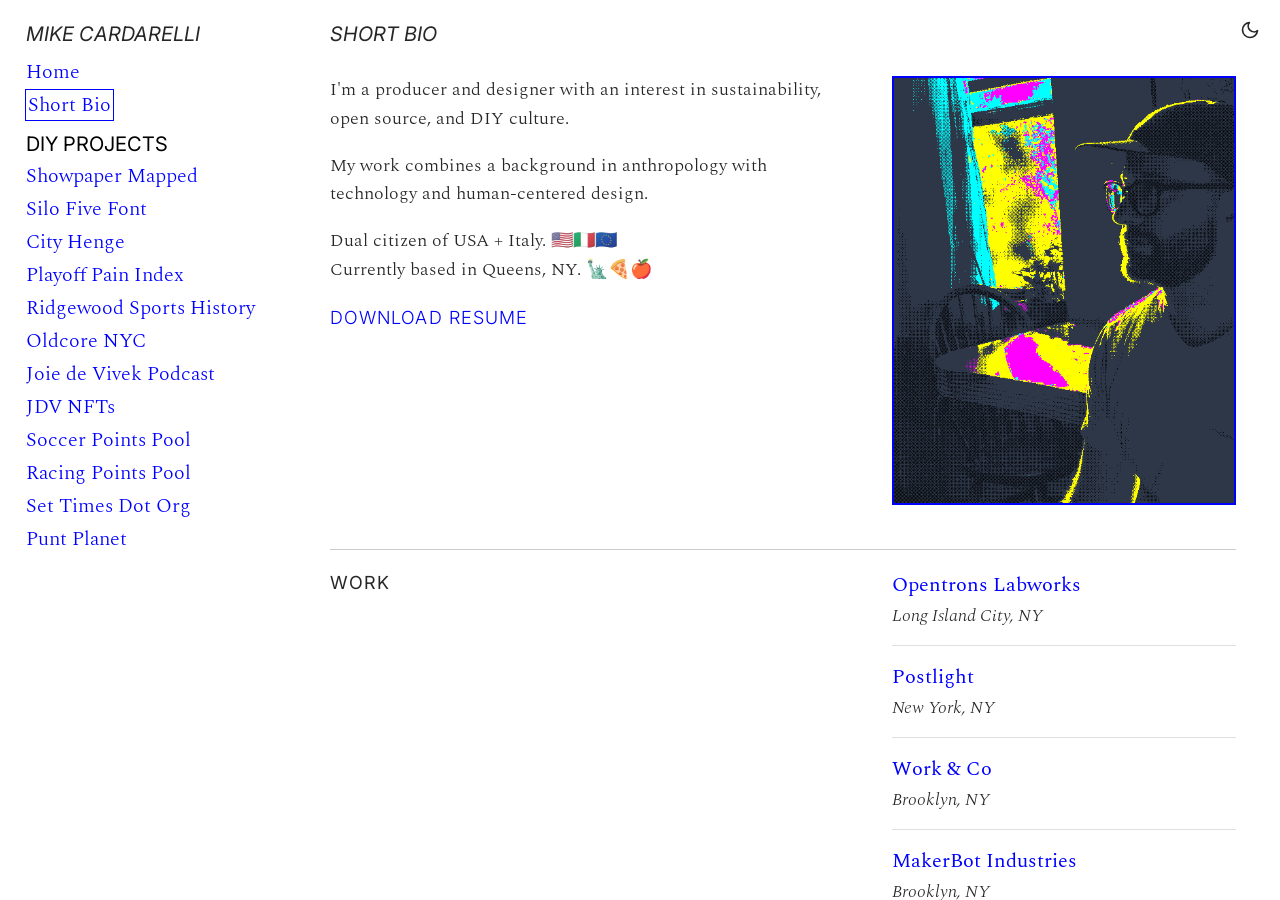
==== commit 691a5c3d: "Adding dark mode" ====
--- a/Short-Bio/index.html
+++ b/Short-Bio/index.html
@@ -2,14 +2,61 @@
 <html lang="en">
 <head>
   <meta charset="UTF-8">
+  <script>/* no-flicker theme init */
+  (function(){var s=localStorage.getItem('theme'),d=s?s==='dark':matchMedia('(prefers-color-scheme:dark)').matches;document.documentElement.dataset.theme=d?'dark':'light';})();
+  </script>
   <meta name="viewport" content="width=device-width, initial-scale=1.0">
   <title>Short Bio — Mike Cardarelli</title>
   <link rel="preconnect" href="https://fonts.googleapis.com">
   <link rel="preconnect" href="https://fonts.gstatic.com" crossorigin>
   <link href="https://fonts.googleapis.com/css2?family=Inter:ital,wght@0,300;0,400;0,700;1,300;1,400&family=Spectral:ital,wght@0,300;0,400;0,700;1,300;1,400;1,700&display=swap" rel="stylesheet">
   <link rel="stylesheet" href="../assets/css/style.css">
+  <style>
+    /* Dark mode overrides */
+    [data-theme="dark"],
+    [data-theme="dark"] body    { background: #111; }
+    [data-theme="dark"]         { --color-black: rgba(255,255,255,0.85); --color-blue: #6699ff; }
+    [data-theme="dark"] .bio-row       { border-top-color: #333; }
+    [data-theme="dark"] .bio-entry     { border-bottom-color: #2a2a2a; }
+
+    /* Theme toggle button */
+    #theme-toggle {
+      position: fixed;
+      top: 16px;
+      right: 16px;
+      width: 28px;
+      height: 28px;
+      padding: 0;
+      background: none;
+      border: none;
+      cursor: pointer;
+      color: var(--color-black);
+      z-index: 100;
+      display: flex;
+      align-items: center;
+      justify-content: center;
+    }
+    #theme-toggle svg              { width: 20px; height: 20px; display: block; }
+    #theme-toggle .icon-sun        { display: none; }
+    #theme-toggle .icon-moon       { display: block; }
+    [data-theme="dark"] #theme-toggle .icon-sun  { display: block; }
+    [data-theme="dark"] #theme-toggle .icon-moon { display: none; }
+  </style>
 </head>
 <body>
+
+  <button id="theme-toggle" aria-label="Toggle dark mode">
+    <svg class="icon-moon" viewBox="0 0 24 24" fill="none" stroke="currentColor" stroke-width="2" stroke-linecap="round" stroke-linejoin="round" aria-hidden="true">
+      <path d="M21 12.79A9 9 0 1 1 11.21 3 7 7 0 0 0 21 12.79z"/>
+    </svg>
+    <svg class="icon-sun" viewBox="0 0 24 24" fill="none" stroke="currentColor" stroke-width="2" stroke-linecap="round" stroke-linejoin="round" aria-hidden="true">
+      <circle cx="12" cy="12" r="5"/>
+      <line x1="12" y1="1" x2="12" y2="3"/><line x1="12" y1="21" x2="12" y2="23"/>
+      <line x1="4.22" y1="4.22" x2="5.64" y2="5.64"/><line x1="18.36" y1="18.36" x2="19.78" y2="19.78"/>
+      <line x1="1" y1="12" x2="3" y2="12"/><line x1="21" y1="12" x2="23" y2="12"/>
+      <line x1="4.22" y1="19.78" x2="5.64" y2="18.36"/><line x1="18.36" y1="5.64" x2="19.78" y2="4.22"/>
+    </svg>
+  </button>
 
   <div class="layout">
 
@@ -124,5 +171,16 @@
 
   </div>
 
+  <script>
+  (function(){
+    var btn = document.getElementById('theme-toggle');
+    btn.addEventListener('click', function(){
+      var next = document.documentElement.dataset.theme === 'dark' ? 'light' : 'dark';
+      document.documentElement.dataset.theme = next;
+      localStorage.setItem('theme', next);
+    });
+  })();
+  </script>
+
 </body>
 </html>
--- a/assets/css/style.css
+++ b/assets/css/style.css
@@ -37,7 +37,7 @@
    Nav
    ============================================================= */
 .nav {
-  width: 340px;
+  width: 290px;
   flex-shrink: 0;
   padding: 22px 20px 30px 26px;
   overflow-y: auto;
@@ -90,6 +90,38 @@
 }
 
 /* =============================================================
+   CMY Controls
+   ============================================================= */
+.cmy-controls {
+  position: absolute;
+  bottom: 24px;
+  right: 24px;
+  z-index: 10;
+  display: flex;
+  flex-direction: column;
+  gap: 8px;
+  font-family: var(--font-sans);
+  font-size: 13px;
+  color: var(--color-black);
+}
+
+.cmy-controls label {
+  display: flex;
+  align-items: center;
+  gap: 10px;
+  justify-content: flex-end;
+}
+
+.cmy-controls label span {
+  width: 52px;
+  text-align: right;
+}
+
+.cmy-controls input[type="range"] {
+  width: 120px;
+}
+
+/* =============================================================
    CMY Effect
    ============================================================= */
 .svg-filters {
@@ -104,7 +136,6 @@
   position: absolute;
   inset: 0;
   overflow: visible;
-  cursor: crosshair;
 }
 
 .cmy-base {
@@ -188,7 +219,7 @@
   width: clamp(260px, 38%, 420px);
   flex-shrink: 0;
   display: block;
-  border: 3px solid var(--color-blue);
+  border: 2px solid var(--color-blue);
 }
 
 /* =============================================================
@@ -338,6 +369,14 @@
     max-width: 280px;
   }
 
+  .cmy-controls {
+    position: relative;
+    bottom: auto;
+    right: auto;
+    padding: 14px 18px 20px;
+    align-items: flex-end;
+  }
+
   .bio-row { gap: 16px; }
 
   .bio-entries {
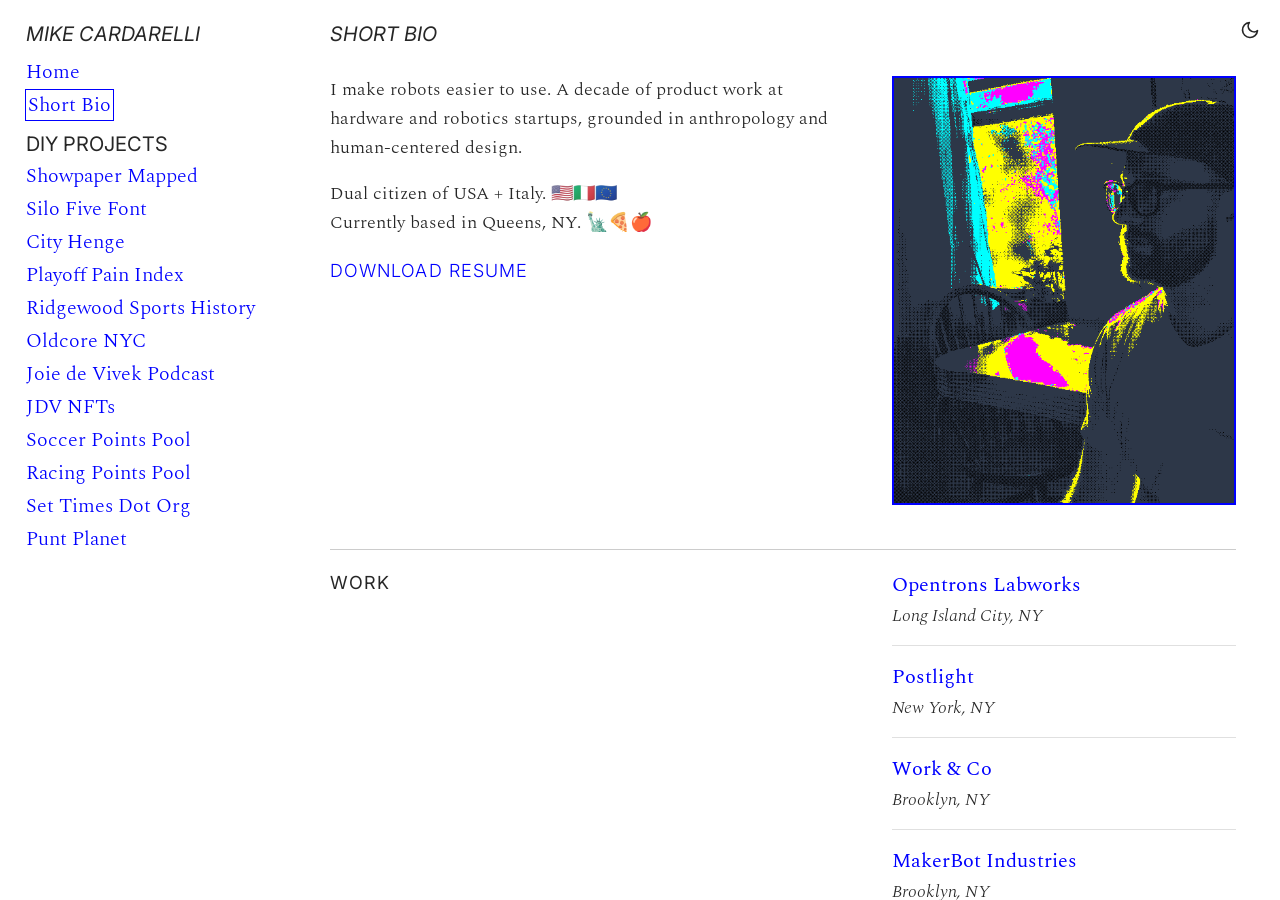
==== commit 170a3e53: "Updated short bio" ====
--- a/Short-Bio/index.html
+++ b/Short-Bio/index.html
@@ -89,8 +89,7 @@
 
       <div class="bio-top">
         <div class="bio-text">
-          <p>I'm a producer and designer with an interest in sustainability, open source, and DIY culture.</p>
-          <p>My work combines a background in anthropology with technology and human-centered design.</p>
+          <p>I make robots easier to use. A decade of product work at hardware and robotics startups, grounded in anthropology and human-centered design.</p>
           <p>
             Dual citizen of USA + Italy. 🇺🇸🇮🇹🇪🇺<br>
             Currently based in Queens, NY. 🗽🍕🍎
--- a/assets/css/style.css
+++ b/assets/css/style.css
@@ -69,7 +69,7 @@
   font-weight: normal;
   font-style: normal;
   font-size: 20px;
-  color: #000;
+  color: var(--color-black);
   margin-bottom: 4px;
   margin-top: 2px;
 }
@@ -113,7 +113,7 @@
 }
 
 .cmy-controls label span {
-  width: 52px;
+  width: 56px;
   text-align: right;
 }
 
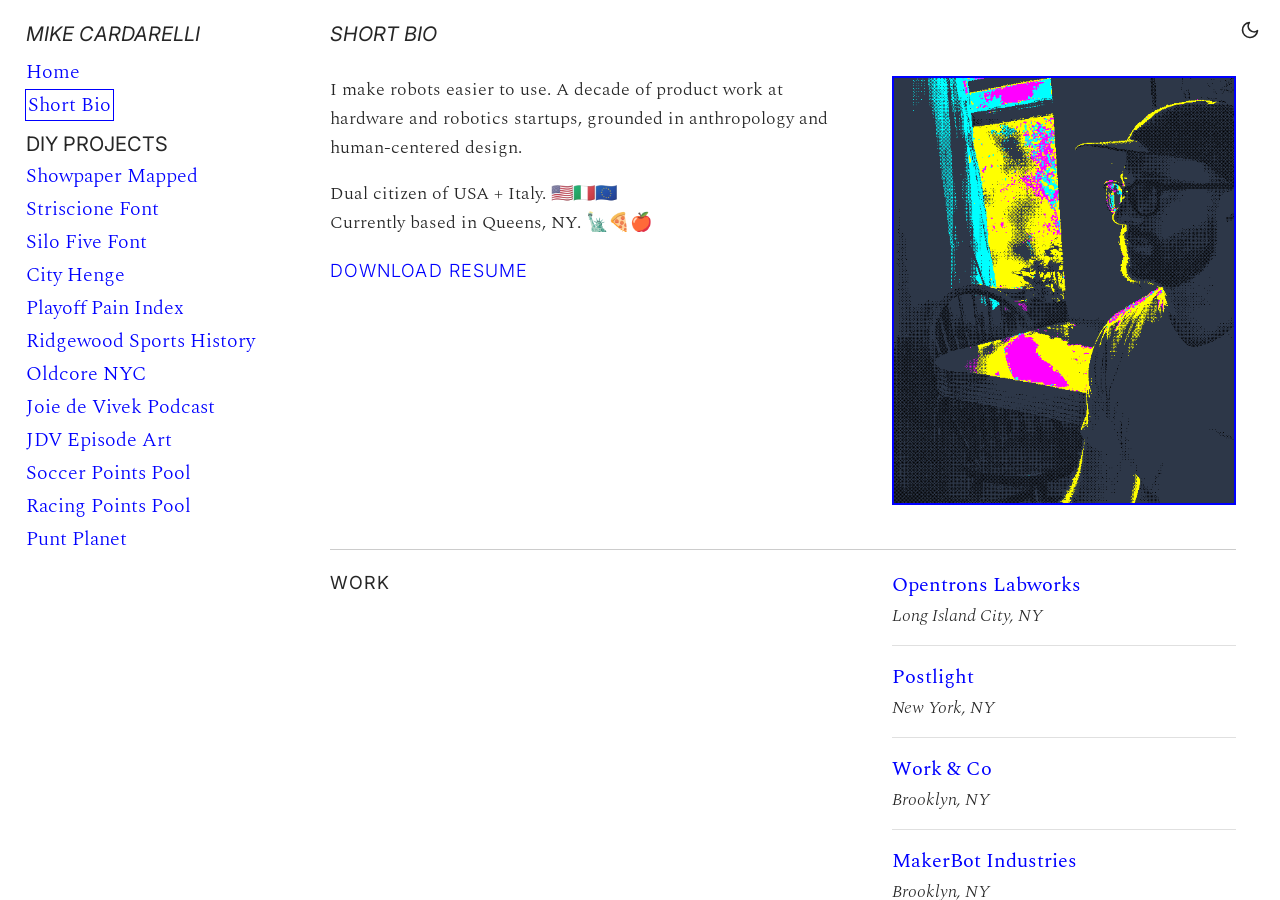
==== commit b76538ca: "Fixing sidenav on short bio page" ====
--- a/Short-Bio/index.html
+++ b/Short-Bio/index.html
@@ -69,17 +69,17 @@
       <p class="nav-section">DIY PROJECTS</p>
       <ul class="nav-links">
         <li><a href="https://mikecardarelli.github.io/showpaper-mapped/" target="_blank" rel="noopener">Showpaper Mapped</a></li>
+        <li><a href="https://mikecardarelli.github.io/striscione-font" target="_blank" rel="noopener">Striscione Font</a></li>
         <li><a href="https://mikecardarelli.github.io/silo-five-font/" target="_blank" rel="noopener">Silo Five Font</a></li>
         <li><a href="https://mikecardarelli.github.io/city-henge/" target="_blank" rel="noopener">City Henge</a></li>
         <li><a href="https://mikecardarelli.github.io/playoff-pain-index/" target="_blank" rel="noopener">Playoff Pain Index</a></li>
         <li><a href="https://mikecardarelli.github.io/ridgewood-queens-sports-history/" target="_blank" rel="noopener">Ridgewood Sports History</a></li>
         <li><a href="https://oldcore.nyc/" target="_blank" rel="noopener">Oldcore NYC</a></li>
         <li><a href="https://joiedevivek.neocities.org/" target="_blank" rel="noopener">Joie de Vivek Podcast</a></li>
-        <li><a href="https://objkt.com/collections/KT1Ax4tbMp3CQshZi4TuvFRHLHxa1Sot53MJ" target="_blank" rel="noopener">JDV NFTs</a></li>
+        <li><a href="https://objkt.com/collections/KT1Ax4tbMp3CQshZi4TuvFRHLHxa1Sot53MJ" target="_blank" rel="noopener">JDV Episode Art</a></li>
         <li><a href="https://pointspool.soccer/" target="_blank" rel="noopener">Soccer Points Pool</a></li>
         <li><a href="https://mikecardarelli.github.io/racing-points-pool/" target="_blank" rel="noopener">Racing Points Pool</a></li>
-        <li><a href="https://settimes.org/" target="_blank" rel="noopener">Set Times Dot Org</a></li>
-        <li><a href="https://puntplanet.tumblr.com/" target="_blank" rel="noopener">Punt Planet</a></li>
+        <li><a href="https://mikecardarelli.github.io/punt-planet/" target="_blank" rel="noopener">Punt Planet</a></li>
       </ul>
     </nav>
 
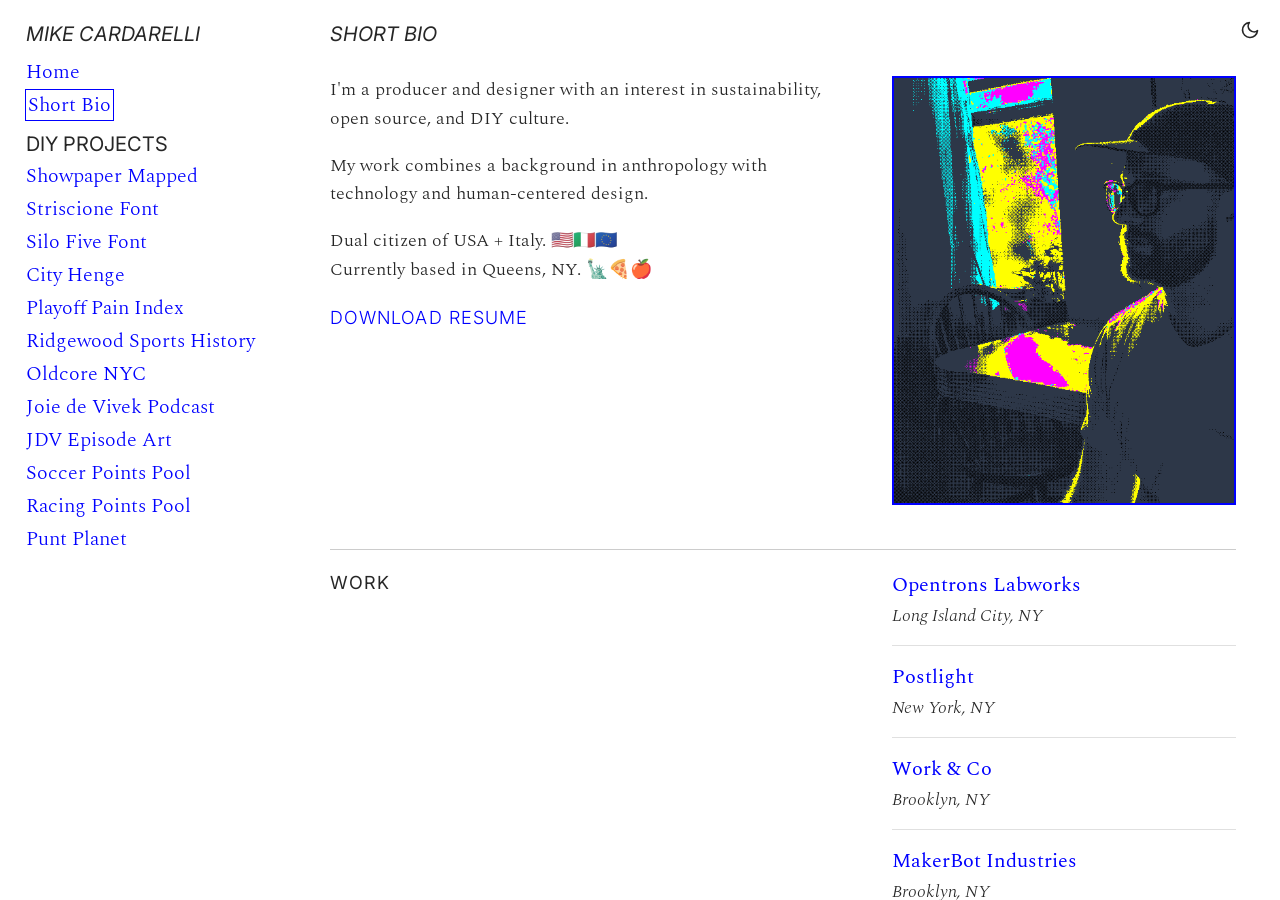
==== commit 007ed69a: "Reverting to my old bio" ====
--- a/Short-Bio/index.html
+++ b/Short-Bio/index.html
@@ -89,7 +89,8 @@
 
       <div class="bio-top">
         <div class="bio-text">
-          <p>I make robots easier to use. A decade of product work at hardware and robotics startups, grounded in anthropology and human-centered design.</p>
+          <p>I'm a producer and designer with an interest in sustainability, open source, and DIY culture.</p>
+          <p>My work combines a background in anthropology with technology and human-centered design.</p>
           <p>
             Dual citizen of USA + Italy. 🇺🇸🇮🇹🇪🇺<br>
             Currently based in Queens, NY. 🗽🍕🍎
